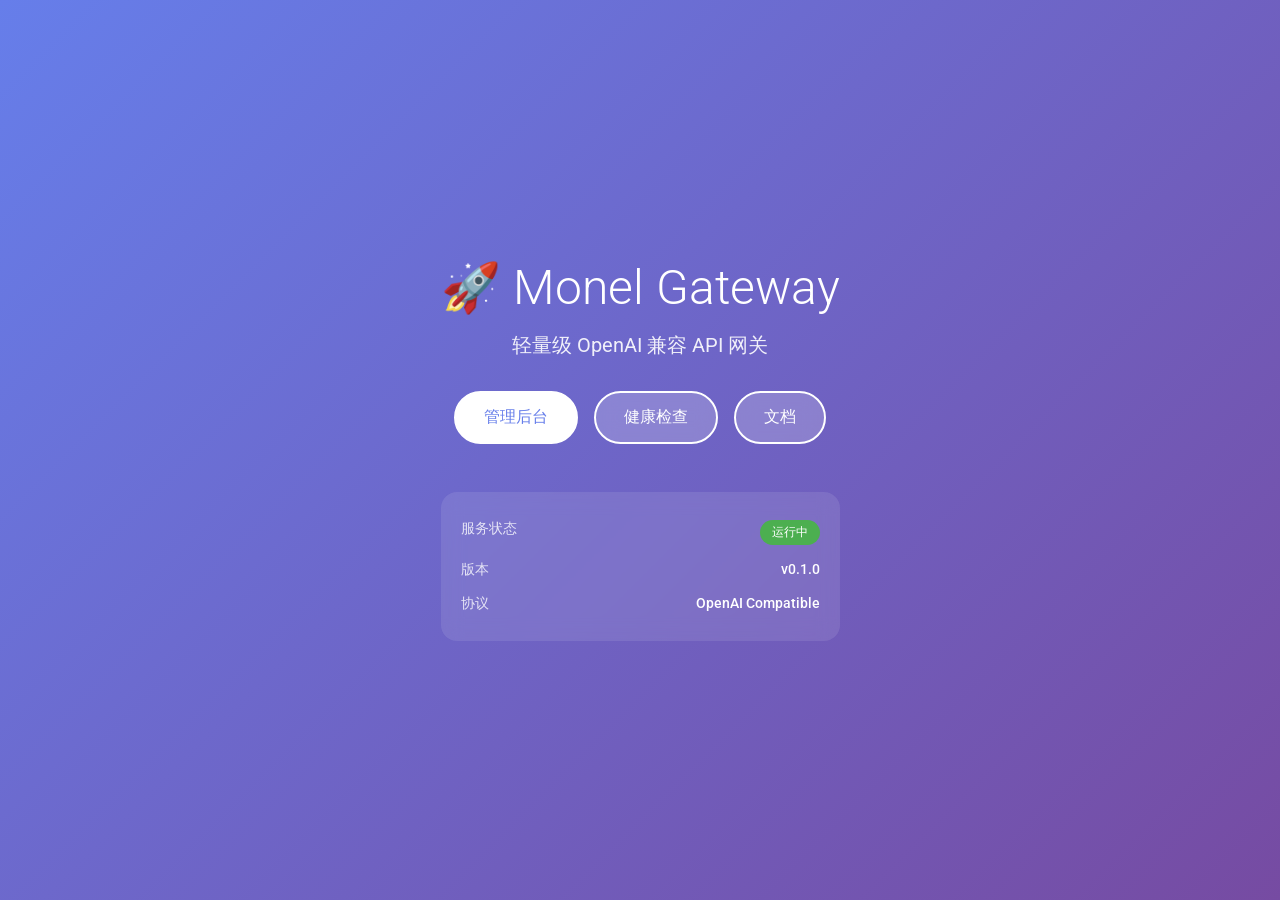
==== page/index.html @ 647b24d1 "Add Tauri UI, stats module, docs, and config updates" ====
<!DOCTYPE html>
<html lang="zh-CN">
<head>
  <meta charset="UTF-8">
  <meta name="viewport" content="width=device-width, initial-scale=1.0">
  <title>Monel Gateway</title>
  <link href="https://fonts.googleapis.com/css2?family=Roboto:wght@300;400;500;700&display=swap" rel="stylesheet">
  <style>
    * {
      margin: 0;
      padding: 0;
      box-sizing: border-box;
    }

    body {
      font-family: 'Roboto', sans-serif;
      background: linear-gradient(135deg, #667eea 0%, #764ba2 100%);
      min-height: 100vh;
      display: flex;
      align-items: center;
      justify-content: center;
      color: white;
    }

    .container {
      text-align: center;
      padding: 40px;
    }

    h1 {
      font-size: 48px;
      font-weight: 300;
      margin-bottom: 16px;
    }

    p {
      font-size: 20px;
      margin-bottom: 32px;
      opacity: 0.9;
    }

    .links {
      display: flex;
      gap: 16px;
      justify-content: center;
      flex-wrap: wrap;
    }

    .button {
      display: inline-flex;
      align-items: center;
      gap: 8px;
      padding: 14px 28px;
      background: rgba(255, 255, 255, 0.2);
      border: 2px solid white;
      border-radius: 100px;
      color: white;
      text-decoration: none;
      font-size: 16px;
      font-weight: 500;
      transition: all 0.3s;
      backdrop-filter: blur(10px);
    }

    .button:hover {
      background: rgba(255, 255, 255, 0.3);
      transform: translateY(-2px);
      box-shadow: 0 10px 20px rgba(0, 0, 0, 0.2);
    }

    .button.primary {
      background: white;
      color: #667eea;
    }

    .button.primary:hover {
      background: #f0f0f0;
    }

    .status {
      margin-top: 48px;
      padding: 20px;
      background: rgba(255, 255, 255, 0.1);
      border-radius: 16px;
      backdrop-filter: blur(10px);
    }

    .status-item {
      display: flex;
      justify-content: space-between;
      padding: 8px 0;
      font-size: 14px;
    }

    .status-label {
      opacity: 0.8;
    }

    .status-value {
      font-weight: 500;
    }

    .badge {
      display: inline-block;
      padding: 4px 12px;
      background: #4caf50;
      border-radius: 100px;
      font-size: 12px;
      font-weight: 500;
    }
  </style>
</head>
<body>
  <div class="container">
    <h1>🚀 Monel Gateway</h1>
    <p>轻量级 OpenAI 兼容 API 网关</p>

    <div class="links">
      <a href="/admin.html" class="button primary">
        管理后台
      </a>
      <a href="/health" class="button" target="_blank">
        健康检查
      </a>
      <a href="https://github.com" class="button" target="_blank">
        文档
      </a>
    </div>

    <div class="status">
      <div class="status-item">
        <span class="status-label">服务状态</span>
        <span class="status-value"><span class="badge">运行中</span></span>
      </div>
      <div class="status-item">
        <span class="status-label">版本</span>
        <span class="status-value">v0.1.0</span>
      </div>
      <div class="status-item">
        <span class="status-label">协议</span>
        <span class="status-value">OpenAI Compatible</span>
      </div>
    </div>
  </div>

  <script>
    // 检查服务健康状态
    fetch('/health')
      .then(res => res.text())
      .then(data => {
        console.log('Health check:', data);
      })
      .catch(err => {
        console.error('Health check failed:', err);
        document.querySelector('.badge').textContent = '离线';
        document.querySelector('.badge').style.background = '#f44336';
      });
  </script>
</body>
</html>
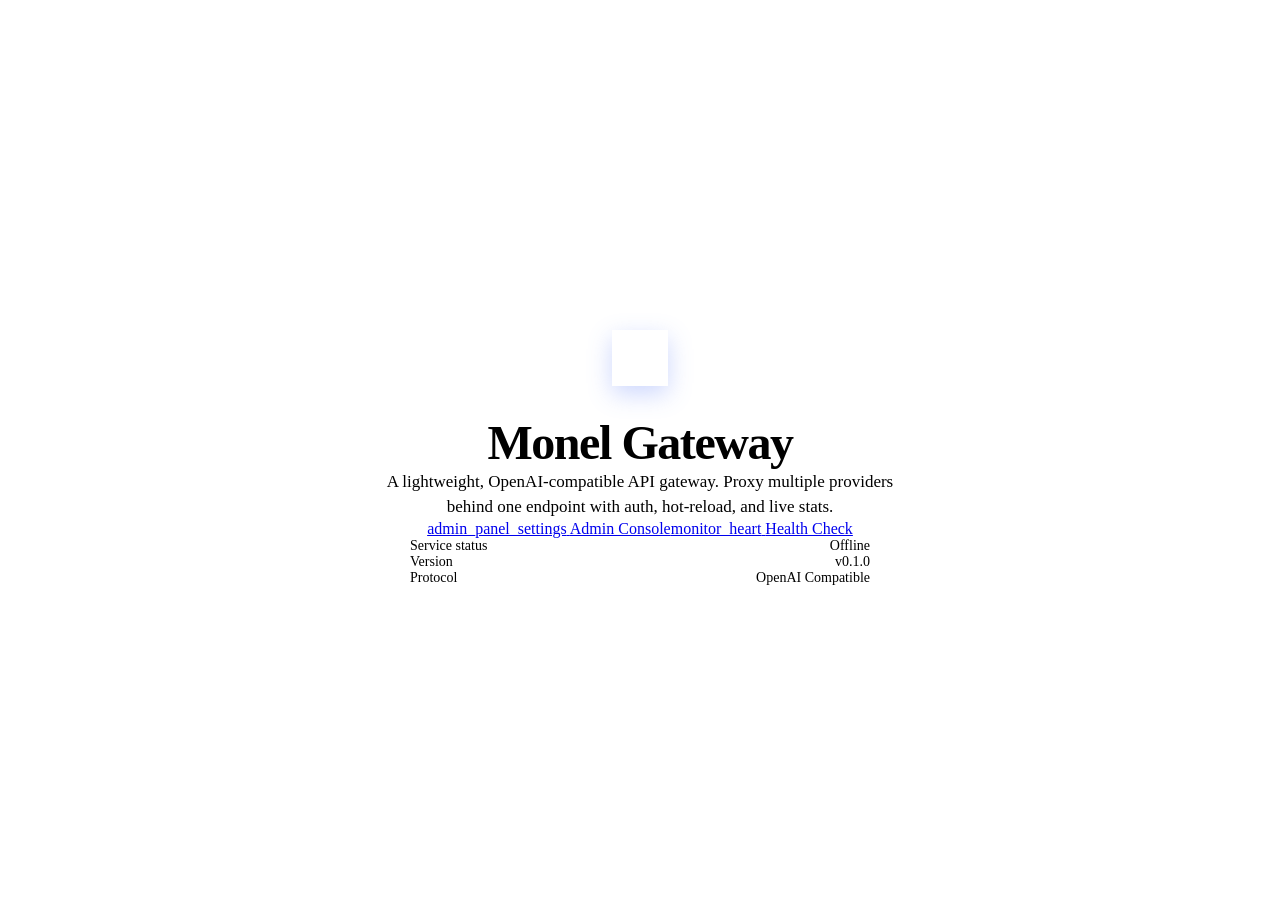
==== commit c1991763: "Redesign frontend with shared design system, Material Symbols, and Monel app icons - Extract shared " ====
--- a/page/index.html
+++ b/page/index.html
@@ -3,157 +3,158 @@
 <head>
   <meta charset="UTF-8">
   <meta name="viewport" content="width=device-width, initial-scale=1.0">
+  <meta name="description" content="Monel Gateway — a lightweight OpenAI-compatible API gateway.">
   <title>Monel Gateway</title>
-  <link href="https://fonts.googleapis.com/css2?family=Roboto:wght@300;400;500;700&display=swap" rel="stylesheet">
+
+  <!-- Typography -->
+  <link rel="preconnect" href="https://fonts.googleapis.com">
+  <link rel="preconnect" href="https://fonts.gstatic.com" crossorigin>
+  <link href="https://fonts.googleapis.com/css2?family=Inter:wght@400;500;600;700&family=JetBrains+Mono:wght@400;500;600&display=swap" rel="stylesheet">
+  <!-- Material Symbols Rounded -->
+  <link rel="stylesheet" href="https://fonts.googleapis.com/css2?family=Material+Symbols+Rounded:opsz,wght,FILL,GRAD@20..48,100..700,0..1,-50..200" />
+
+  <!-- Shared design system (served from ui/) -->
+  <link rel="stylesheet" href="/app.css">
+
   <style>
-    * {
-      margin: 0;
-      padding: 0;
-      box-sizing: border-box;
+    /* Landing-specific layout only */
+    .landing-wrap {
+      min-height: 100dvh;
+      display: flex;
+      flex-direction: column;
+      align-items: center;
+      justify-content: center;
+      padding: var(--sp-xl);
+      text-align: center;
     }
-
-    body {
-      font-family: 'Roboto', sans-serif;
-      background: linear-gradient(135deg, #667eea 0%, #764ba2 100%);
-      min-height: 100vh;
+    .landing-brand {
+      display: flex;
+      align-items: center;
+      gap: var(--sp-md);
+      margin-bottom: var(--sp-xl);
+    }
+    .landing-brand .brand-mark {
+      width: 56px;
+      height: 56px;
+      border-radius: var(--r-lg);
+      background: linear-gradient(135deg, var(--accent), #7c5cfa);
       display: flex;
       align-items: center;
       justify-content: center;
-      color: white;
+      color: #fff;
+      font-weight: 700;
+      font-size: 28px;
+      letter-spacing: -0.02em;
+      box-shadow: 0 8px 24px rgba(91,124,250,0.30);
     }
-
-    .container {
-      text-align: center;
-      padding: 40px;
+    .landing-title {
+      font-size: clamp(34px, 5vw, 48px);
+      font-weight: 700;
+      letter-spacing: -0.03em;
+      line-height: 1.05;
+      margin-bottom: var(--sp-md);
     }
-
-    h1 {
-      font-size: 48px;
-      font-weight: 300;
-      margin-bottom: 16px;
+    .landing-subtitle {
+      font-size: 17px;
+      color: var(--text-secondary);
+      max-width: 540px;
+      margin: 0 auto var(--sp-xl);
+      line-height: 1.5;
     }
-
-    p {
-      font-size: 20px;
-      margin-bottom: 32px;
-      opacity: 0.9;
-    }
-
-    .links {
+    .landing-links {
       display: flex;
-      gap: 16px;
+      gap: var(--sp-md);
       justify-content: center;
       flex-wrap: wrap;
+      margin-bottom: var(--sp-2xl);
     }
-
-    .button {
-      display: inline-flex;
-      align-items: center;
-      gap: 8px;
-      padding: 14px 28px;
-      background: rgba(255, 255, 255, 0.2);
-      border: 2px solid white;
-      border-radius: 100px;
-      color: white;
-      text-decoration: none;
-      font-size: 16px;
-      font-weight: 500;
-      transition: all 0.3s;
-      backdrop-filter: blur(10px);
+    .status-card {
+      width: 100%;
+      max-width: 460px;
+      background: var(--bg-elevated);
+      border: 1px solid var(--border);
+      border-radius: var(--r-lg);
+      padding: var(--sp-lg);
     }
-
-    .button:hover {
-      background: rgba(255, 255, 255, 0.3);
-      transform: translateY(-2px);
-      box-shadow: 0 10px 20px rgba(0, 0, 0, 0.2);
-    }
-
-    .button.primary {
-      background: white;
-      color: #667eea;
-    }
-
-    .button.primary:hover {
-      background: #f0f0f0;
-    }
-
-    .status {
-      margin-top: 48px;
-      padding: 20px;
-      background: rgba(255, 255, 255, 0.1);
-      border-radius: 16px;
-      backdrop-filter: blur(10px);
-    }
-
-    .status-item {
+    .status-row {
       display: flex;
       justify-content: space-between;
-      padding: 8px 0;
+      align-items: center;
+      padding: var(--sp-sm) 0;
       font-size: 14px;
+      border-bottom: 1px solid var(--border);
     }
-
-    .status-label {
-      opacity: 0.8;
+    .status-row:last-child { border-bottom: none; }
+    .status-label { color: var(--text-secondary); }
+    .status-value { font-weight: 500; color: var(--text-primary); }
+    .status-value .text-mono { font-size: 13px; }
+    .status-dot {
+      display: inline-block;
+      width: 8px;
+      height: 8px;
+      border-radius: 50%;
+      background: var(--success);
+      box-shadow: 0 0 8px var(--success);
+      margin-right: var(--sp-xs);
+      vertical-align: middle;
     }
-
-    .status-value {
-      font-weight: 500;
-    }
-
-    .badge {
-      display: inline-block;
-      padding: 4px 12px;
-      background: #4caf50;
-      border-radius: 100px;
-      font-size: 12px;
-      font-weight: 500;
+    .status-dot.offline {
+      background: var(--error);
+      box-shadow: 0 0 8px var(--error);
     }
   </style>
 </head>
 <body>
-  <div class="container">
-    <h1>🚀 Monel Gateway</h1>
-    <p>轻量级 OpenAI 兼容 API 网关</p>
-
-    <div class="links">
-      <a href="/admin.html" class="button primary">
-        管理后台
-      </a>
-      <a href="/health" class="button" target="_blank">
-        健康检查
-      </a>
-      <a href="https://github.com" class="button" target="_blank">
-        文档
-      </a>
+  <main class="landing-wrap">
+    <div class="landing-brand">
+      <div class="brand-mark" aria-hidden="true">M</div>
     </div>
 
-    <div class="status">
-      <div class="status-item">
-        <span class="status-label">服务状态</span>
-        <span class="status-value"><span class="badge">运行中</span></span>
+    <h1 class="landing-title">Monel Gateway</h1>
+    <p class="landing-subtitle">A lightweight, OpenAI-compatible API gateway. Proxy multiple providers behind one endpoint with auth, hot-reload, and live stats.</p>
+
+    <nav class="landing-links" aria-label="Quick links">
+      <a href="/admin.html" class="btn btn-primary">
+        <span class="ms">admin_panel_settings</span>
+        <span>Admin Console</span>
+      </a>
+      <a href="/health" class="btn btn-secondary" target="_blank" rel="noopener">
+        <span class="ms">monitor_heart</span>
+        <span>Health Check</span>
+      </a>
+    </nav>
+
+    <div class="status-card" role="status" aria-live="polite">
+      <div class="status-row">
+        <span class="status-label">Service status</span>
+        <span class="status-value">
+          <span class="status-dot" id="statusDot"></span>
+          <span id="statusText">Checking</span>
+        </span>
       </div>
-      <div class="status-item">
-        <span class="status-label">版本</span>
-        <span class="status-value">v0.1.0</span>
+      <div class="status-row">
+        <span class="status-label">Version</span>
+        <span class="status-value text-mono">v0.1.0</span>
       </div>
-      <div class="status-item">
-        <span class="status-label">协议</span>
-        <span class="status-value">OpenAI Compatible</span>
+      <div class="status-row">
+        <span class="status-label">Protocol</span>
+        <span class="status-value text-mono">OpenAI Compatible</span>
       </div>
     </div>
-  </div>
+  </main>
 
+  <script src="/app.js"></script>
   <script>
-    // 检查服务健康状态
+    // Probe the gateway health endpoint and reflect status in the UI.
     fetch('/health')
-      .then(res => res.text())
-      .then(data => {
-        console.log('Health check:', data);
+      .then(res => {
+        if (!res.ok) throw new Error('unhealthy');
+        document.getElementById('statusText').textContent = 'Online';
       })
-      .catch(err => {
-        console.error('Health check failed:', err);
-        document.querySelector('.badge').textContent = '离线';
-        document.querySelector('.badge').style.background = '#f44336';
+      .catch(() => {
+        const dot = document.getElementById('statusDot');
+        dot.classList.add('offline');
+        document.getElementById('statusText').textContent = 'Offline';
       });
   </script>
 </body>
